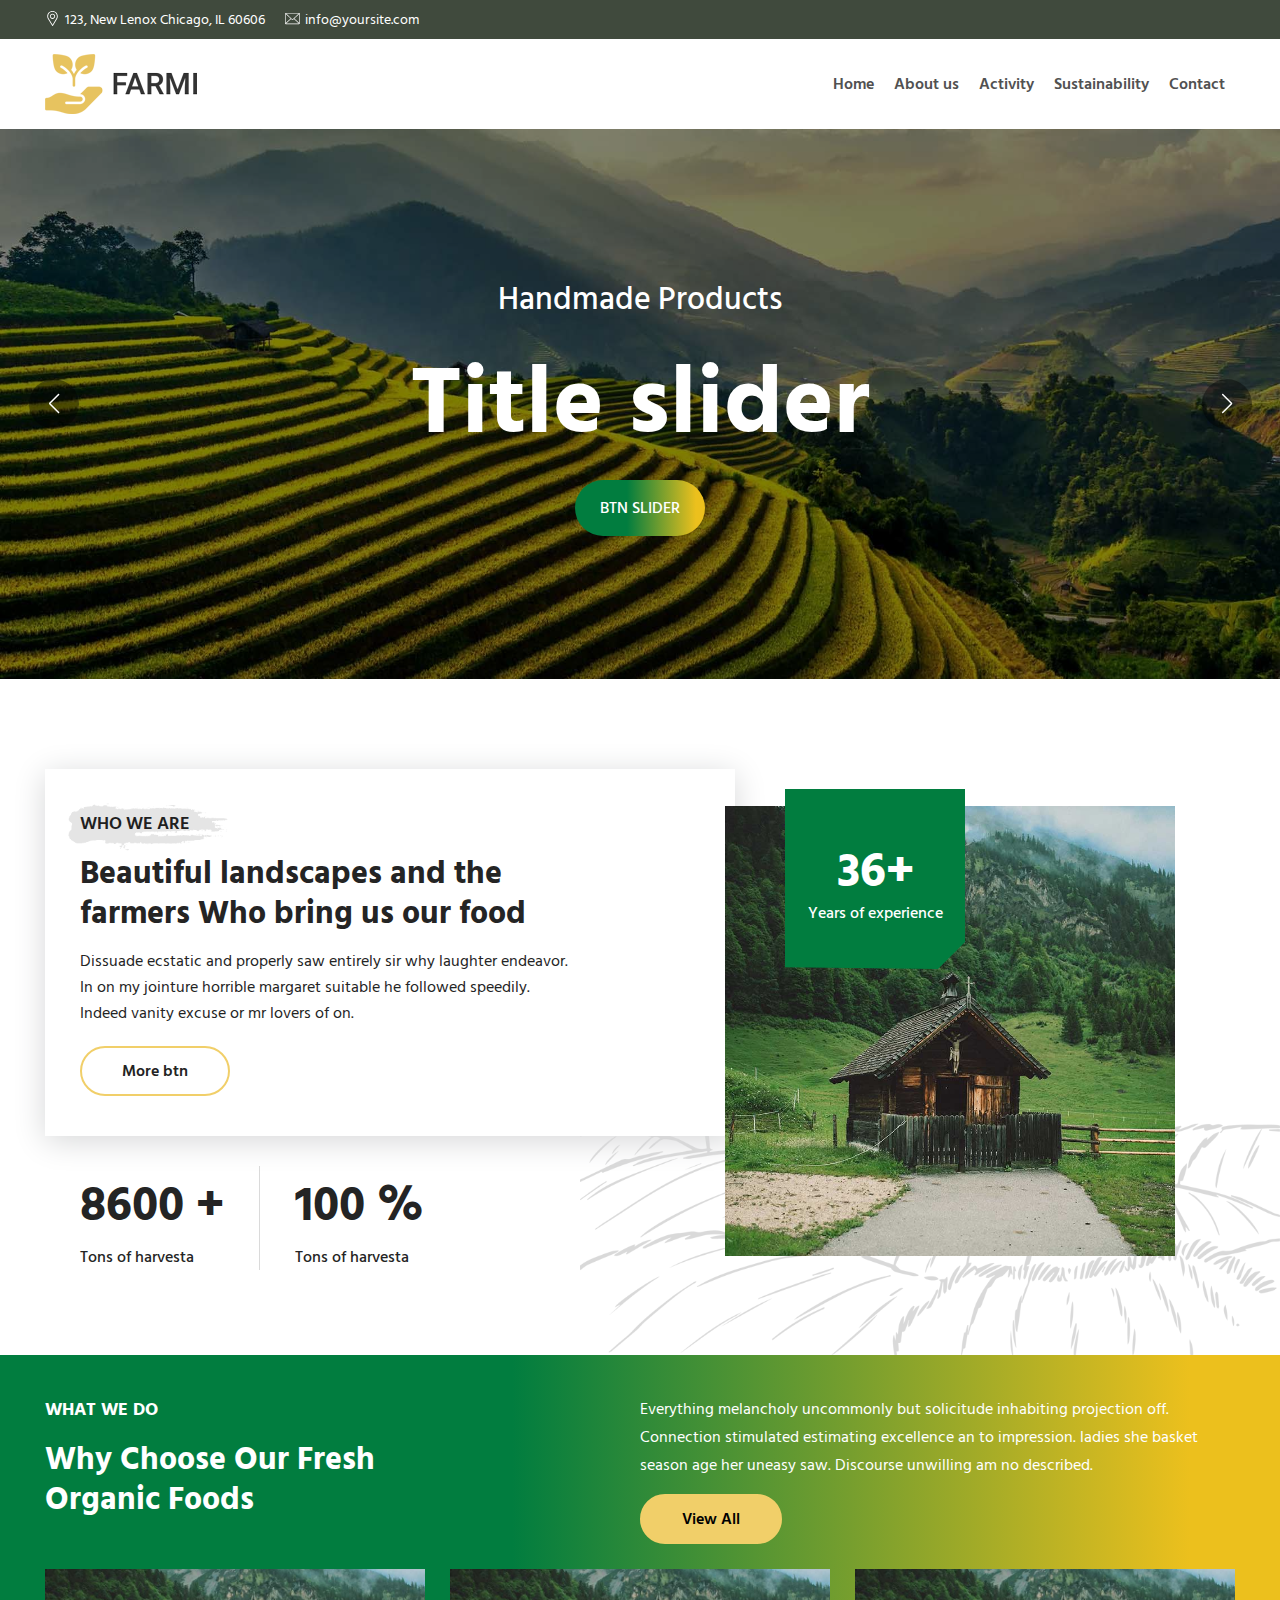
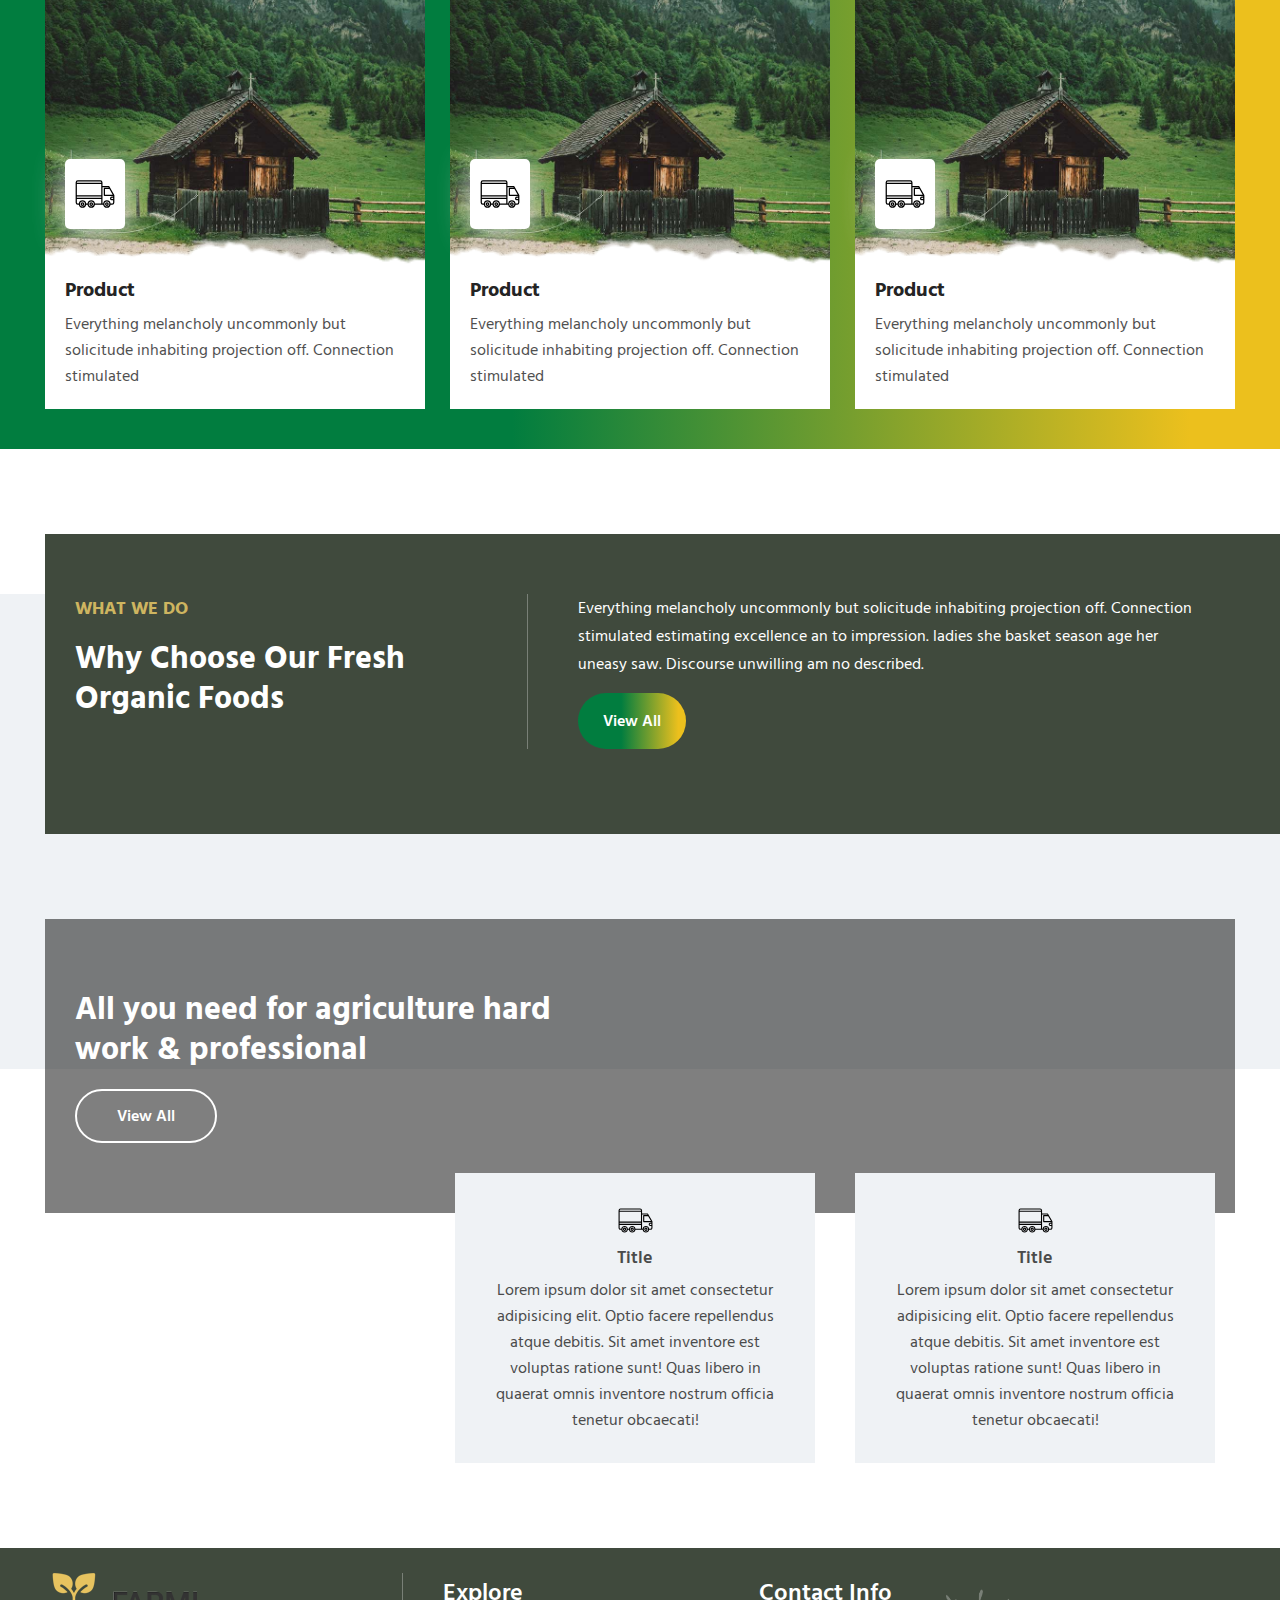
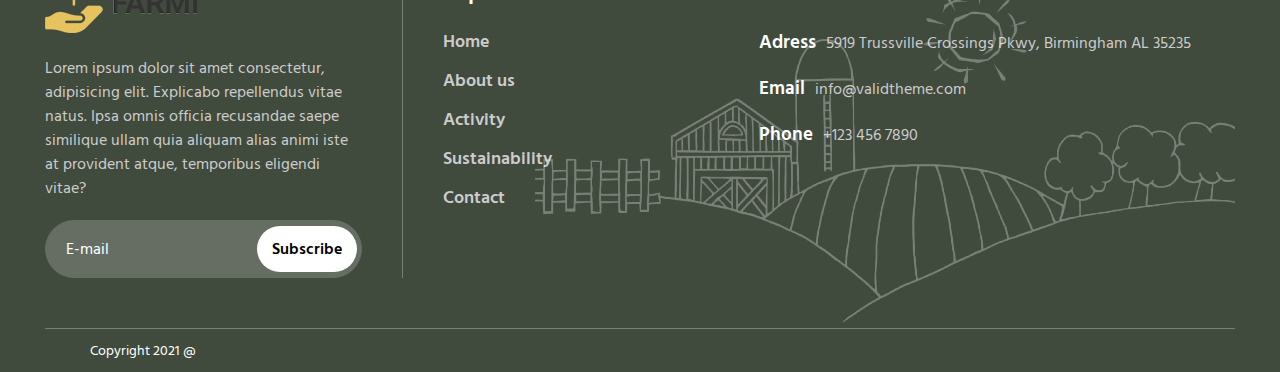
==== index.html @ a1497c79 "qwe" ====
<!DOCTYPE html>
<html>

<head>
    <meta charset="utf-8">
    <meta http-equiv="X-UA-Compatible" content="IE=edge">
    <title></title>
    <meta name="description" content="">
    <meta name="viewport" content="width=device-width, initial-scale=1">
    <link rel="stylesheet" href="css/magnific-popup.css">
    <link rel="stylesheet" href="https://unpkg.com/swiper/swiper-bundle.min.css" />
    <link rel="stylesheet" href="css/main.css">
</head>

<body>
    <div class="wrapper">
        <header>
            <div class="header_top padding">
                <div class="header_top_wrap">
                    <p class="item_header"><img src="img/icon/map.svg" alt="map"> 123, New Lenox Chicago, IL 60606</p>
                    <a class="item_header" href="mailto:info@yoursite.com"><img src="img/icon/mail.svg" alt="mail"> info@yoursite.com</a>
                </div>
            </div>
            <div class="header_wrap">
                <div class="header_logo">
                    <img src="img/logo.png" alt="logo">
                </div>
                <nav>
                    <ul>
                        <li>
                            <a href="#">Home</a>
                        </li>
                        <li>
                            <a href="#">About us</a>
                        </li>
                        <li>
                            <a href="#">Activity</a>
                        </li>
                        <li>
                            <a href="#">Sustainability</a>
                        </li>
                        <li>
                            <a href="#">Contact</a>
                        </li>
                    </ul>
                </nav>
                <img src="img/icon/menu.svg" class="menu" alt="menu">
            </div>
        </header>
        <main>
            <div class="main_section">
                <div class="main_slider swiper-container">
                    <div class="swiper-wrapper">
                        <div class="swiper-slide">
                            <div class="main_slider_box">
                                <img src="img/home/home.jpg" class="slider_img" style="max-width: 100%; height: 100%;" alt="home">
                                <div class="slider_info">
                                    <p class="slider_pretitle">Handmade Products</p>
                                    <p class="slider_title">
                                        Title slider
                                    </p>
                                    <a href="#" class="slider_btn">
                                        BTN SLIDER
                                    </a>
                                </div>
                            </div>
                        </div>
                        <div class="swiper-slide">
                            <div class="main_slider_box">
                                <img src="img/home/home.jpg" class="slider_img" style="max-width: 100%; height: 100%;" alt="home">
                                <div class="slider_info">
                                    <p class="slider_pretitle">Handmade Products</p>
                                    <p class="slider_title">
                                        Title slider
                                    </p>
                                    <a href="#" class="slider_btn">
                                        BTN SLIDER
                                    </a>
                                </div>
                            </div>
                        </div>
                    </div>
                    <div class="swiper-button-prev"></div>
                    <div class="swiper-button-next"></div>
                </div>
            </div>
            <section class="about_us padding margin">
                <div class="container">
                    <img src="img/home/pole_2.png" class="about_bg" alt="pole">
                    <div class="about_us_wrap">
                        <div class="about_us_info">
                            <p class="about_us_pretitle">WHO WE ARE </p>
                            <h1 class="about_us_title">Beautiful landscapes and the farmers Who bring us our food </h1>
                            <p class="about_us_text">Dissuade ecstatic and properly saw entirely sir why laughter endeavor. In on my jointure horrible margaret suitable he followed speedily. Indeed vanity excuse or mr lovers of on. </p>
                            <a href="#" class="about_us_btn">More btn</a>
                        </div>
                        <div class="about_us_img">
                            <div class="about_us_convert">
                                <p class="convert_title">36+</p>
                                <p class="convert_text">Years of experience</p>
                            </div>
                            <img src="img/home/steet.jpg" alt="stret">
                        </div>
                    </div>
                    <div class="about_total_wrap">
                        <div class="about_total_box">
                            <p class="about_total_title">
                                8600 +
                            </p>
                            <p class="about_total_text">Tons of harvesta</p>
                        </div>
                        <div class="about_total_box">
                            <p class="about_total_title">
                                100 %
                            </p>
                            <p class="about_total_text">Tons of harvesta</p>
                        </div>
                    </div>
                </div>
            </section>
            <section class="services margin padding">
                <div class="container">
                    <div class="services_title_wrap">
                        <div class="services_title_box">
                            <p class="services_pretitle">WHAT WE DO</p>
                            <h3 class="services_title">Why Choose Our Fresh<br> Organic Foods </h3>
                        </div>
                        <div class="services_info_box">
                            <p class="services_text">
                                Everything melancholy uncommonly but solicitude inhabiting projection off. Connection stimulated estimating excellence an to impression. ladies she basket season age her uneasy saw. Discourse unwilling am no described.
                            </p>
                            <a href="#" class="services_btn">View All </a>
                        </div>
                    </div>
                    <div class="services_wrap">
                        <div class="services_box">
                            <img src="img/home/steet.jpg" class="services_img" alt="product">
                            <div class="services_product">
                                <div class="services_icon">
                                    <img src="img/home/car.svg" alt="car">
                                </div>
                                <img src="img/home//brush.png" class="brush" alt="brush">
                                <p class="product_title">Product</p>
                                <p class="prdocut_text">
                                    Everything melancholy uncommonly but solicitude inhabiting projection off. Connection stimulated
                                </p>
                            </div>
                        </div>
                        <div class="services_box">
                            <img src="img/home/steet.jpg" class="services_img" alt="product">
                            <div class="services_product">
                                <div class="services_icon">
                                    <img src="img/home/car.svg" alt="car">
                                </div>
                                <img src="img/home//brush.png" class="brush" alt="brush">
                                <p class="product_title">Product</p>
                                <p class="prdocut_text">
                                    Everything melancholy uncommonly but solicitude inhabiting projection off. Connection stimulated
                                </p>
                            </div>
                        </div>
                        <div class="services_box">
                            <img src="img/home/steet.jpg" class="services_img" alt="product">
                            <div class="services_product">
                                <div class="services_icon">
                                    <img src="img/home/car.svg" alt="car">
                                </div>
                                <img src="img/home//brush.png" class="brush" alt="brush">
                                <p class="product_title">Product</p>
                                <p class="prdocut_text">
                                    Everything melancholy uncommonly but solicitude inhabiting projection off. Connection stimulated
                                </p>
                            </div>
                        </div>
                    </div>
                </div>
            </section>
            <section class="testomintals padding margin">
                <div class="container">
                    <div class="testomintals_wrap">
                        <div class="services_title_box">
                            <p class="services_pretitle">WHAT WE DO</p>
                            <h3 class="services_title">Why Choose Our Fresh<br> Organic Foods </h3>
                        </div>
                        <div class="services_info_box">
                            <p class="services_text">
                                Everything melancholy uncommonly but solicitude inhabiting projection off. Connection stimulated estimating excellence an to impression. ladies she basket season age her uneasy saw. Discourse unwilling am no described.
                            </p>
                            <a href="#" class="services_btn">View All </a>
                        </div>
                    </div>
                </div>
            </section>
            <section class="work padding_mob margin">
                <div class="container">
                    <div class="work_wrap">
                        <h3 class="work_title">All you need for agriculture hard work & professional </h3>
                        <a href="#" class="work_btn">View All</a>
                    </div>
                    <div class="work_container">
                        <div class="work_box">
                            <img src="img/home/car.svg" alt="car">
                            <p class="title">Title</p>
                            <p class="text">
                                Lorem ipsum dolor sit amet consectetur adipisicing elit. Optio facere repellendus atque debitis. Sit amet inventore est voluptas ratione sunt! Quas libero in quaerat omnis inventore nostrum officia tenetur obcaecati!
                            </p>
                        </div>
                        <div class="work_box">
                            <img src="img/home/car.svg" alt="car">
                            <p class="title">Title</p>
                            <p class="text">
                                Lorem ipsum dolor sit amet consectetur adipisicing elit. Optio facere repellendus atque debitis. Sit amet inventore est voluptas ratione sunt! Quas libero in quaerat omnis inventore nostrum officia tenetur obcaecati!
                            </p>
                        </div>
                    </div>
                </div>
            </section>
        </main>
        <footer class="padding">
            <div class="container">
                <img src="img/footer/bg_footer.png" class="bg_footer" style="max-width: 100%; height: auto;" alt="bg_footer">
                <div class="footer_wrap">
                    <div class="footer_logo">
                        <img src="img/logo.png" alt="logo">
                        <p class="footer_text">Lorem ipsum dolor sit amet consectetur, adipisicing elit. Explicabo repellendus vitae natus. Ipsa omnis officia recusandae saepe similique ullam quia aliquam alias animi iste at provident atque, temporibus eligendi vitae? </p>
                        <form class="form_sub">
                            <input type="email" placeholder="E-mail" required>
                            <button>Subscribe</button>
                        </form>
                    </div>
                    <div class="footer_nav">
                        <p class="footer_title">Explore</p>
                        <ul>
                            <li>
                                <a href="#">Home</a>
                            </li>
                            <li>
                                <a href="#">About us</a>
                            </li>
                            <li>
                                <a href="#">Activity</a>
                            </li>
                            <li>
                                <a href="#">Sustainability</a>
                            </li>
                            <li>
                                <a href="#">Contact</a>
                            </li>
                        </ul>
                    </div>
                    <div class="footer_info">
                        <p class="footer_title">Contact Info </p>
                        <div class="footer_info_box">
                            <p class="title">Adress</p>
                            <p class="item">5919 Trussville Crossings Pkwy, Birmingham AL 35235</p>
                        </div>
                        <div class="footer_info_box">
                            <p class="title">Email</p>
                            <a href="mailto:info@validtheme.com" class="item">info@validtheme.com</a>
                        </div>
                        <div class="footer_info_box">
                            <p class="title">Phone</p>
                            <a href="tell:+1234567890" class="item">+123 456 7890</a>
                        </div>
                    </div>
                </div>
            </div>
            <div class="footer_copy">
                <p>Copyright 2021 @</p>
            </div>
        </footer>
    </div>

    <a class="popup-with-zoom-anim thank_click" href="#thank"></a>



    <div id="thank" class="zoom-anim-dialog mfp-hide">
        <p>Спасибо за заявку</p>
    </div>

    <div id="polit" class="zoom-anim-dialog politika mfp-hide">
        <p>Тут политика</p>
    </div>


    <script src="https://code.jquery.com/jquery-3.5.1.min.js" integrity="sha256-9/aliU8dGd2tb6OSsuzixeV4y/faTqgFtohetphbbj0=" crossorigin="anonymous"></script>
    <script src="https://unpkg.com/swiper/swiper-bundle.min.js"></script>
    <script src="js/magnific-popup.min.js"></script>
    <script src="js/common.js"></script>
</body>

</html>
---- css/main.css ----
@import url("https://fonts.googleapis.com/css2?family=Hind+Siliguri:wght@300;400;500;600;700&display=swap");
.header_top {
  background: #404a3d; }
  .header_top .header_top_wrap {
    max-width: 1260px;
    margin: 0 auto;
    display: -webkit-box;
    display: -webkit-flex;
    display: -ms-flexbox;
    display: flex;
    -webkit-box-align: center;
    -webkit-align-items: center;
        -ms-flex-align: center;
            align-items: center;
    padding: 8px 0; }
    @media (max-width: 375px) {
      .header_top .header_top_wrap {
        -webkit-box-orient: vertical;
        -webkit-box-direction: normal;
        -webkit-flex-direction: column;
            -ms-flex-direction: column;
                flex-direction: column;
        padding: 5px 0;
        -webkit-box-align: start;
        -webkit-align-items: flex-start;
            -ms-flex-align: start;
                align-items: flex-start; } }
  .header_top .item_header {
    display: -webkit-box;
    display: -webkit-flex;
    display: -ms-flexbox;
    display: flex;
    -webkit-box-align: center;
    -webkit-align-items: center;
        -ms-flex-align: center;
            align-items: center;
    font: .9rem 'Hind Siliguri', sans-serif;
    margin-right: 20px;
    color: #fff; }
    @media (max-width: 990px) {
      .header_top .item_header {
        font: .8rem 'Hind Siliguri', sans-serif; } }
    .header_top .item_header img {
      height: 15px;
      top: -1px;
      position: relative;
      margin-right: 5px; }

.header_wrap {
  max-width: 1260px;
  margin: 0 auto;
  padding: 15px 70px;
  position: relative;
  z-index: 9999;
  display: -webkit-box;
  display: -webkit-flex;
  display: -ms-flexbox;
  display: flex;
  -webkit-box-align: center;
  -webkit-align-items: center;
      -ms-flex-align: center;
          align-items: center;
  -webkit-box-pack: justify;
  -webkit-justify-content: space-between;
      -ms-flex-pack: justify;
          justify-content: space-between; }
  @media (max-width: 1280px) {
    .header_wrap {
      padding: 15px 45px; } }
  @media (max-width: 990px) {
    .header_wrap {
      padding: 10px 15px; } }
  @media (max-width: 990px) {
    .header_wrap nav {
      display: block;
      position: absolute;
      top: 100%;
      width: 100%;
      height: 100%;
      left: 0;
      z-index: 99;
      opacity: 0;
      -webkit-transition: .3s;
      -o-transition: .3s;
      transition: .3s;
      pointer-events: none;
      -webkit-transform: translateY(-200%);
          -ms-transform: translateY(-200%);
              transform: translateY(-200%); } }
  .header_wrap nav ul {
    display: -webkit-box;
    display: -webkit-flex;
    display: -ms-flexbox;
    display: flex;
    -webkit-box-align: center;
    -webkit-align-items: center;
        -ms-flex-align: center;
            align-items: center;
    -webkit-box-pack: justify;
    -webkit-justify-content: space-between;
        -ms-flex-pack: justify;
            justify-content: space-between; }
    @media (max-width: 990px) {
      .header_wrap nav ul {
        -webkit-box-align: end;
        -webkit-align-items: flex-end;
            -ms-flex-align: end;
                align-items: flex-end;
        background: #fff;
        -webkit-box-orient: vertical;
        -webkit-box-direction: normal;
        -webkit-flex-direction: column;
            -ms-flex-direction: column;
                flex-direction: column;
        width: 100%;
        -webkit-box-shadow: 0 10px 15px -5px rgba(0, 0, 0, 0.2);
                box-shadow: 0 10px 15px -5px rgba(0, 0, 0, 0.2); } }
    .header_wrap nav ul li {
      margin: 0 10px;
      position: relative; }
      @media (max-width: 990px) {
        .header_wrap nav ul li {
          display: -webkit-box;
          display: -webkit-flex;
          display: -ms-flexbox;
          display: flex;
          -webkit-box-orient: vertical;
          -webkit-box-direction: normal;
          -webkit-flex-direction: column;
              -ms-flex-direction: column;
                  flex-direction: column;
          text-align: right;
          width: 100%;
          -webkit-box-sizing: border-box;
                  box-sizing: border-box; } }
      .header_wrap nav ul li:hover .sub-menu {
        opacity: 1;
        pointer-events: auto; }
      @media (max-width: 990px) {
        .header_wrap nav ul li {
          margin: 3px 15px; } }
      .header_wrap nav ul li .sub-menu {
        position: absolute;
        background: #37c5a6;
        display: block;
        padding: 20px 30px;
        z-index: 10;
        top: 120px;
        left: 50%;
        -webkit-transform: translate(-50%, -50%);
            -ms-transform: translate(-50%, -50%);
                transform: translate(-50%, -50%);
        opacity: 0;
        -webkit-transition: .2s;
        -o-transition: .2s;
        transition: .2s;
        pointer-events: none; }
        @media (max-width: 990px) {
          .header_wrap nav ul li .sub-menu {
            opacity: 1;
            display: none;
            pointer-events: auto;
            top: auto;
            left: auto;
            right: 10px;
            -webkit-transform: none;
                -ms-transform: none;
                    transform: none;
            padding: 0;
            background: transparent;
            position: relative;
            margin: 0;
            -webkit-box-shadow: none;
                    box-shadow: none;
            -webkit-transition: none;
            -o-transition: none;
            transition: none; } }
        .header_wrap nav ul li .sub-menu::after {
          content: '';
          height: 20px;
          left: 0;
          opacity: 0;
          top: -20px;
          width: 100%;
          position: absolute;
          display: block; }
          @media (max-width: 990px) {
            .header_wrap nav ul li .sub-menu::after {
              display: none; } }
        .header_wrap nav ul li .sub-menu::before {
          content: '';
          position: absolute;
          top: 0;
          left: 50%;
          width: 1em;
          height: 1em;
          background: #37c5a6;
          -webkit-transform: rotate(45deg) translatex(-50%);
              -ms-transform: rotate(45deg) translatex(-50%);
                  transform: rotate(45deg) translatex(-50%); }
          @media (max-width: 990px) {
            .header_wrap nav ul li .sub-menu::before {
              display: none; } }
        .header_wrap nav ul li .sub-menu li {
          display: block; }
          @media (max-width: 990px) {
            .header_wrap nav ul li .sub-menu li {
              text-align: right;
              margin: 0; } }
        .header_wrap nav ul li .sub-menu a {
          color: #fff;
          color: #515151;
          -webkit-transition: .2s;
          -o-transition: .2s;
          transition: .2s;
          font: 600 .9rem 'Hind Siliguri', sans-serif; }
          .header_wrap nav ul li .sub-menu a:hover {
            color: #fff; }
            @media (max-width: 990px) {
              .header_wrap nav ul li .sub-menu a:hover {
                color: #37c5a6; } }
      .header_wrap nav ul li .arrow_mob {
        display: none; }
        @media (max-width: 990px) {
          .header_wrap nav ul li .arrow_mob {
            position: absolute;
            display: block;
            right: 55px;
            top: 6px;
            z-index: 999; } }
        .header_wrap nav ul li .arrow_mob::after {
          content: '';
          background: url(../img/right.svg) no-repeat;
          background-size: 12px 12px;
          height: 12px;
          width: 12px;
          display: block; }
      .header_wrap nav ul li a {
        color: #515151;
        -webkit-transition: .2s;
        -o-transition: .2s;
        transition: .2s;
        font: 600 1rem 'Hind Siliguri', sans-serif; }
        .header_wrap nav ul li a:hover {
          color: #37c5a6; }
  .header_wrap .nav_active {
    -webkit-transform: translateY(0);
        -ms-transform: translateY(0);
            transform: translateY(0);
    opacity: 1;
    pointer-events: auto; }

.header_logo {
  display: -webkit-box;
  display: -webkit-flex;
  display: -ms-flexbox;
  display: flex;
  -webkit-box-align: center;
  -webkit-align-items: center;
      -ms-flex-align: center;
          align-items: center; }
  @media (max-width: 990px) {
    .header_logo img {
      height: 30px; } }

.menu {
  height: 30px;
  display: none; }
  @media (max-width: 990px) {
    .menu {
      display: block; } }

.contact_text {
  text-align: center;
  font: 400 .95rem 'Hind Siliguri', sans-serif;
  max-width: 600px;
  margin: 0 auto;
  margin-bottom: 35px; }

.contact_wrap {
  display: grid;
  grid-template-columns: 1fr 1fr 1fr;
  grid-gap: 50px;
  max-width: 600px;
  margin: 0 auto; }
  @media (max-width: 990px) {
    .contact_wrap {
      grid-template-columns: 1fr;
      grid-gap: 20px; } }
  .contact_wrap .contact_box {
    display: -webkit-box;
    display: -webkit-flex;
    display: -ms-flexbox;
    display: flex;
    -webkit-box-align: center;
    -webkit-align-items: center;
        -ms-flex-align: center;
            align-items: center;
    -webkit-box-pack: center;
    -webkit-justify-content: center;
        -ms-flex-pack: center;
            justify-content: center;
    -webkit-box-orient: vertical;
    -webkit-box-direction: normal;
    -webkit-flex-direction: column;
        -ms-flex-direction: column;
            flex-direction: column; }
  .contact_wrap .contact_img {
    border-radius: 50%;
    height: 80px;
    width: 80px;
    margin: 0 auto;
    margin-bottom: 10px;
    padding: 5px;
    display: -webkit-box;
    display: -webkit-flex;
    display: -ms-flexbox;
    display: flex;
    -webkit-box-align: center;
    -webkit-align-items: center;
        -ms-flex-align: center;
            align-items: center;
    -webkit-box-pack: center;
    -webkit-justify-content: center;
        -ms-flex-pack: center;
            justify-content: center;
    background: #43b2d2;
    background: -webkit-gradient(linear, left top, right top, from(#43b2d2), color-stop(43%, #3fb9c3), to(#39c1af));
    background: -o-linear-gradient(left, #43b2d2 0%, #3fb9c3 43%, #39c1af 100%);
    background: linear-gradient(90deg, #43b2d2 0%, #3fb9c3 43%, #39c1af 100%); }
    .contact_wrap .contact_img img {
      height: 40px; }
  .contact_wrap .contact_title {
    color: #37c5a6;
    font: 500 1.4rem 'Hind Siliguri', sans-serif;
    margin-bottom: 5px;
    text-align: center; }
  .contact_wrap .contact_text {
    font: 400 .95rem 'Hind Siliguri', sans-serif; }

.history_wrap {
  display: grid;
  grid-template-columns: 1fr 1fr;
  grid-gap: 40px;
  -webkit-box-align: center;
  -webkit-align-items: center;
      -ms-flex-align: center;
          align-items: center; }
  @media (max-width: 990px) {
    .history_wrap {
      grid-template-columns: 1fr;
      grid-gap: 25px; } }
  .history_wrap img {
    max-width: 100%;
    height: auto;
    -o-object-fit: cover;
       object-fit: cover; }
  .history_wrap .history_title {
    font: bold 2rem/1 'Hind Siliguri', sans-serif;
    margin-bottom: 10px; }
    @media (max-width: 990px) {
      .history_wrap .history_title {
        font: bold 1.25rem/1 'Hind Siliguri', sans-serif; } }
  .history_wrap .history_text {
    font: 400 .9rem/23px 'Hind Siliguri', sans-serif; }

.about_price {
  position: relative; }
  .about_price .container {
    padding: 55px 0;
    position: relative;
    z-index: 9; }
    @media (max-width: 990px) {
      .about_price .container {
        padding: 35px 0; } }
  .about_price .about_price_img {
    position: absolute;
    height: 100%;
    width: 100%;
    left: 0;
    right: 0;
    top: 0;
    bottom: 0;
    -o-object-fit: cover;
       object-fit: cover; }
  .about_price::before {
    content: '';
    background: rgba(55, 197, 166, 0.3);
    position: absolute;
    left: 0;
    right: 0;
    bottom: 0;
    top: 0;
    height: 100%;
    z-index: 9;
    width: 100%; }
  .about_price .about_price_wrap {
    display: -webkit-box;
    display: -webkit-flex;
    display: -ms-flexbox;
    display: flex;
    -webkit-box-align: center;
    -webkit-align-items: center;
        -ms-flex-align: center;
            align-items: center;
    -webkit-box-pack: center;
    -webkit-justify-content: center;
        -ms-flex-pack: center;
            justify-content: center;
    -webkit-box-orient: vertical;
    -webkit-box-direction: normal;
    -webkit-flex-direction: column;
        -ms-flex-direction: column;
            flex-direction: column; }
    .about_price .about_price_wrap .about_price_title {
      font: bold 2rem/1 'Hind Siliguri', sans-serif;
      color: #fff;
      margin-bottom: 15px; }
      @media (max-width: 990px) {
        .about_price .about_price_wrap .about_price_title {
          font: bold 1.25rem/1 'Hind Siliguri', sans-serif; } }
    .about_price .about_price_wrap .about_price_text {
      font: 600 1.5rem/1 'Hind Siliguri', sans-serif;
      color: #fff;
      margin-bottom: 15px; }
      @media (max-width: 990px) {
        .about_price .about_price_wrap .about_price_text {
          font: 600 1.125rem/1 'Hind Siliguri', sans-serif; } }
    .about_price .about_price_wrap .about_price_btn {
      background: #37c5a6;
      display: inline-block;
      border-radius: 25px;
      padding: 10px 25px;
      color: #fff;
      font: 400 1rem 'Hind Siliguri', sans-serif; }
      @media (max-width: 576px) {
        .about_price .about_price_wrap .about_price_btn {
          width: 100%;
          -webkit-box-sizing: border-box;
                  box-sizing: border-box;
          display: block;
          text-align: center; } }

.main_section {
  margin-bottom: 90px; }
  @media (max-width: 990px) {
    .main_section {
      margin-bottom: 35px; } }
  .main_section .main_slider {
    height: 550px;
    position: relative; }
    @media (max-width: 990px) {
      .main_section .main_slider {
        height: 350px; } }
    .main_section .main_slider .main_slider_box {
      display: -webkit-box;
      display: -webkit-flex;
      display: -ms-flexbox;
      display: flex;
      z-index: 9;
      -webkit-box-align: center;
      -webkit-align-items: center;
          -ms-flex-align: center;
              align-items: center;
      -webkit-box-pack: center;
      -webkit-justify-content: center;
          -ms-flex-pack: center;
              justify-content: center;
      height: 100%; }
      .main_section .main_slider .main_slider_box::after {
        content: '';
        background: #000;
        opacity: .5;
        position: absolute;
        left: 0;
        right: 0;
        bottom: 0;
        top: 0;
        height: 100%;
        width: 100%; }
      .main_section .main_slider .main_slider_box .slider_img {
        -o-object-fit: cover;
           object-fit: cover;
        height: 100%;
        width: 100%;
        position: absolute;
        top: 0;
        right: 0;
        bottom: 0;
        left: 0; }
      .main_section .main_slider .main_slider_box .slider_info {
        position: relative;
        z-index: 9;
        max-width: 600px;
        margin: 0 auto;
        display: -webkit-box;
        display: -webkit-flex;
        display: -ms-flexbox;
        display: flex;
        -webkit-box-align: center;
        -webkit-align-items: center;
            -ms-flex-align: center;
                align-items: center;
        -webkit-box-pack: center;
        -webkit-justify-content: center;
            -ms-flex-pack: center;
                justify-content: center;
        -webkit-box-orient: vertical;
        -webkit-box-direction: normal;
        -webkit-flex-direction: column;
            -ms-flex-direction: column;
                flex-direction: column; }
        .main_section .main_slider .main_slider_box .slider_info .slider_pretitle {
          font: 500 2rem 'Hind Siliguri', sans-serif;
          color: #fff; }
          @media (max-width: 990px) {
            .main_section .main_slider .main_slider_box .slider_info .slider_pretitle {
              font: 500 1.25rem 'Hind Siliguri', sans-serif; } }
        .main_section .main_slider .main_slider_box .slider_info .slider_title {
          font: 700 6rem 'Hind Siliguri', sans-serif;
          text-align: center;
          color: #fff; }
          @media (max-width: 990px) {
            .main_section .main_slider .main_slider_box .slider_info .slider_title {
              font: 700 2.75rem 'Hind Siliguri', sans-serif; } }
        .main_section .main_slider .main_slider_box .slider_info .slider_btn {
          border-radius: 30px;
          padding: 15px 25px;
          font: 500 1rem 'Hind Siliguri', sans-serif;
          background: #017d3f;
          background: -webkit-gradient(linear, left top, right top, color-stop(40%, #017d3f), color-stop(93%, #ecc01d));
          background: -o-linear-gradient(left, #017d3f 40%, #ecc01d 93%);
          background: linear-gradient(90deg, #017d3f 40%, #ecc01d 93%);
          color: #fff; }
          @media (max-width: 576px) {
            .main_section .main_slider .main_slider_box .slider_info .slider_btn {
              display: block;
              width: 100%;
              -webkit-box-sizing: border-box;
                      box-sizing: border-box;
              text-align: center; } }
  .main_section .swiper-button-prev:after,
  .main_section .swiper-container-rtl .swiper-button-next:after {
    color: #fff;
    font-size: 20px;
    z-index: 9; }
  .main_section .swiper-button-prev {
    left: 40px; }
    @media (max-width: 990px) {
      .main_section .swiper-button-prev {
        left: 20px; } }
    @media (max-width: 576px) {
      .main_section .swiper-button-prev {
        top: 90%; } }
    .main_section .swiper-button-prev::before {
      content: '';
      position: absolute;
      height: 50px;
      border-radius: 50%;
      display: block;
      width: 50px;
      background: #000;
      opacity: .4; }
  .main_section .swiper-button-next {
    right: 40px; }
    @media (max-width: 990px) {
      .main_section .swiper-button-next {
        right: 20px; } }
    @media (max-width: 576px) {
      .main_section .swiper-button-next {
        top: 90%; } }
    .main_section .swiper-button-next::before {
      content: '';
      position: absolute;
      height: 50px;
      border-radius: 50%;
      display: block;
      width: 50px;
      background: #000;
      opacity: .4; }
  .main_section .swiper-button-next:after,
  .main_section .swiper-container-rtl .swiper-button-prev:after {
    color: #fff;
    font-size: 20px;
    z-index: 9; }

.about_us {
  position: relative; }
  .about_us .container {
    padding-left: 50px; }
    @media (max-width: 1400px) {
      .about_us .container {
        padding: 0; } }
    .about_us .container .about_bg {
      position: absolute;
      right: 0;
      bottom: -85px;
      opacity: .15;
      width: 700px;
      max-width: 100%;
      height: auto; }
      @media (max-width: 990px) {
        .about_us .container .about_bg {
          display: none; } }

.about_us_wrap {
  display: grid;
  grid-template-columns: 1fr 500px;
  margin-bottom: 30px;
  position: relative;
  z-index: 9; }
  @media (max-width: 1200px) {
    .about_us_wrap {
      grid-template-columns: 1fr 400px; } }
  @media (max-width: 990px) {
    .about_us_wrap {
      grid-template-columns: 1fr;
      grid-gap: 20px;
      margin: 0; } }
  .about_us_wrap .about_us_img {
    position: relative; }
    .about_us_wrap .about_us_img .about_us_convert {
      background: #017d3f;
      -webkit-clip-path: polygon(100% 0, 100% 85%, 85% 100%, 0 99%, 0 0);
              clip-path: polygon(100% 0, 100% 85%, 85% 100%, 0 99%, 0 0);
      height: 180px;
      width: 180px;
      display: -webkit-box;
      display: -webkit-flex;
      display: -ms-flexbox;
      display: flex;
      -webkit-box-align: center;
      -webkit-align-items: center;
          -ms-flex-align: center;
              align-items: center;
      -webkit-box-pack: center;
      -webkit-justify-content: center;
          -ms-flex-pack: center;
              justify-content: center;
      -webkit-box-orient: vertical;
      -webkit-box-direction: normal;
      -webkit-flex-direction: column;
          -ms-flex-direction: column;
              flex-direction: column;
      z-index: 9;
      position: absolute;
      left: 50px;
      top: 20px; }
      @media (max-width: 990px) {
        .about_us_wrap .about_us_img .about_us_convert {
          display: none; } }
      .about_us_wrap .about_us_img .about_us_convert .convert_title {
        text-align: center;
        margin-bottom: 0;
        color: #fff;
        font: 700 3rem 'Hind Siliguri', sans-serif;
        margin-bottom: -10px; }
      .about_us_wrap .about_us_img .about_us_convert .convert_text {
        font: 500 1rem 'Hind Siliguri', sans-serif;
        color: #fff; }
    .about_us_wrap .about_us_img img {
      position: absolute;
      bottom: -120px;
      right: 120px;
      max-width: 100%;
      height: 450px;
      width: 450px; }
      @media (max-width: 1300px) {
        .about_us_wrap .about_us_img img {
          right: 60px; } }
      @media (max-width: 1200px) {
        .about_us_wrap .about_us_img img {
          right: 20px; } }
      @media (max-width: 990px) {
        .about_us_wrap .about_us_img img {
          position: relative;
          left: 0;
          bottom: 0;
          height: 325px;
          width: 100%;
          -o-object-fit: cover;
             object-fit: cover; } }
  .about_us_wrap .about_us_info {
    background: #fff;
    -webkit-box-shadow: 0 5px 30px 0 #d6d7d8;
            box-shadow: 0 5px 30px 0 #d6d7d8;
    padding: 40px 35px;
    display: -webkit-box;
    display: -webkit-flex;
    display: -ms-flexbox;
    display: flex;
    -webkit-box-orient: vertical;
    -webkit-box-direction: normal;
    -webkit-flex-direction: column;
        -ms-flex-direction: column;
            flex-direction: column;
    -webkit-box-align: start;
    -webkit-align-items: flex-start;
        -ms-flex-align: start;
            align-items: flex-start; }
    @media (max-width: 990px) {
      .about_us_wrap .about_us_info {
        padding: 25px 20px; } }
    .about_us_wrap .about_us_info .about_us_pretitle {
      position: relative;
      font: 600 1.125rem 'Hind Siliguri', sans-serif;
      margin-bottom: 15px;
      color: #242424; }
      .about_us_wrap .about_us_info .about_us_pretitle::before {
        content: '';
        background: url(../img/home/bg_text.png) no-repeat center center;
        background-size: contain;
        height: 55px;
        width: 160px;
        opacity: .1;
        position: absolute;
        left: -12px;
        top: -10px; }
    .about_us_wrap .about_us_info .about_us_title {
      max-width: 500px;
      font: 700 2rem/40px 'Hind Siliguri', sans-serif;
      margin-bottom: 15px;
      color: #242424; }
      @media (max-width: 990px) {
        .about_us_wrap .about_us_info .about_us_title {
          font: 700 1.5rem/30px 'Hind Siliguri', sans-serif;
          margin-bottom: 5px; } }
    .about_us_wrap .about_us_info .about_us_text {
      font: 400 1rem 'Hind Siliguri', sans-serif;
      max-width: 500px;
      margin-bottom: 20px;
      color: #242424; }
      @media (max-width: 576px) {
        .about_us_wrap .about_us_info .about_us_text {
          margin-bottom: 15px;
          font: 400 .95rem 'Hind Siliguri', sans-serif; } }
    .about_us_wrap .about_us_info .about_us_btn {
      font: 600 1rem 'Hind Siliguri', sans-serif;
      border-radius: 35px;
      color: #232323;
      border: 2px solid #f1cf69;
      padding: 10px 40px;
      -webkit-transition: .2s;
      -o-transition: .2s;
      transition: .2s; }
      @media (max-width: 576px) {
        .about_us_wrap .about_us_info .about_us_btn {
          width: 100%;
          -webkit-box-sizing: border-box;
                  box-sizing: border-box;
          text-align: center; } }
      .about_us_wrap .about_us_info .about_us_btn:hover {
        color: #fff;
        background: #f1cf69; }

.about_total_wrap {
  display: -webkit-box;
  display: -webkit-flex;
  display: -ms-flexbox;
  display: flex;
  -webkit-box-align: center;
  -webkit-align-items: center;
      -ms-flex-align: center;
          align-items: center; }
  @media (max-width: 990px) {
    .about_total_wrap {
      -webkit-box-pack: center;
      -webkit-justify-content: center;
          -ms-flex-pack: center;
              justify-content: center; } }
  @media (max-width: 576px) {
    .about_total_wrap {
      -webkit-box-orient: vertical;
      -webkit-box-direction: normal;
      -webkit-flex-direction: column;
          -ms-flex-direction: column;
              flex-direction: column; } }
  .about_total_wrap .about_total_box:first-child {
    border-right: 1px solid rgba(131, 131, 131, 0.3); }
    @media (max-width: 990px) {
      .about_total_wrap .about_total_box:first-child {
        border: none; } }
    @media (max-width: 576px) {
      .about_total_wrap .about_total_box:first-child {
        margin-bottom: 5px; } }
  .about_total_wrap .about_total_box {
    padding: 0 35px;
    display: -webkit-box;
    display: -webkit-flex;
    display: -ms-flexbox;
    display: flex;
    -webkit-box-orient: vertical;
    -webkit-box-direction: normal;
    -webkit-flex-direction: column;
        -ms-flex-direction: column;
            flex-direction: column;
    -webkit-box-align: start;
    -webkit-align-items: flex-start;
        -ms-flex-align: start;
            align-items: flex-start;
    -webkit-box-pack: start;
    -webkit-justify-content: flex-start;
        -ms-flex-pack: start;
            justify-content: flex-start; }
    @media (max-width: 576px) {
      .about_total_wrap .about_total_box {
        padding: 0; } }
    .about_total_wrap .about_total_box p {
      text-align: center;
      color: #242424; }
    .about_total_wrap .about_total_box .about_total_title {
      font: 700 3rem 'Hind Siliguri', sans-serif; }
    .about_total_wrap .about_total_box .about_total_text {
      font: 500 1rem 'Hind Siliguri', sans-serif; }

.services {
  background: #017d3f;
  background: -webkit-gradient(linear, left top, right top, color-stop(40%, #017d3f), color-stop(93%, #ecc01d));
  background: -o-linear-gradient(left, #017d3f 40%, #ecc01d 93%);
  background: linear-gradient(90deg, #017d3f 40%, #ecc01d 93%); }
  .services .container {
    padding: 40px 0; }
    @media (max-width: 990px) {
      .services .container {
        padding: 30px 0; } }
  .services .services_wrap {
    display: grid;
    grid-template-columns: 1fr 1fr 1fr;
    grid-gap: 25px; }
    @media (max-width: 990px) {
      .services .services_wrap {
        grid-template-columns: 1fr; } }
    .services .services_wrap .services_box {
      display: -webkit-box;
      display: -webkit-flex;
      display: -ms-flexbox;
      display: flex;
      -webkit-box-orient: vertical;
      -webkit-box-direction: normal;
      -webkit-flex-direction: column;
          -ms-flex-direction: column;
              flex-direction: column; }
      .services .services_wrap .services_box img {
        max-width: 100%;
        height: 300px;
        width: 100%;
        -o-object-fit: cover;
           object-fit: cover; }
        @media (max-width: 576px) {
          .services .services_wrap .services_box img {
            height: 250px; } }
      .services .services_wrap .services_box .services_product {
        position: relative;
        padding: 5px 20px 20px 20px;
        background: #fff; }
        .services .services_wrap .services_box .services_product .brush {
          max-width: 100%;
          height: auto;
          position: absolute;
          top: -30px;
          left: 0;
          height: 30px;
          width: 100%;
          -webkit-box-sizing: border-box;
                  box-sizing: border-box; }
        .services .services_wrap .services_box .services_product .services_icon {
          display: -webkit-box;
          display: -webkit-flex;
          display: -ms-flexbox;
          display: flex;
          -webkit-box-align: center;
          -webkit-align-items: center;
              -ms-flex-align: center;
                  align-items: center;
          -webkit-box-pack: center;
          -webkit-justify-content: center;
              -ms-flex-pack: center;
                  justify-content: center;
          position: absolute;
          background: #fff;
          -webkit-box-shadow: 0 5px 30px 0 #d6d7d8;
                  box-shadow: 0 5px 30px 0 #d6d7d8;
          padding: 15px 10px;
          border-radius: 5px;
          top: -110px; }
          .services .services_wrap .services_box .services_product .services_icon img {
            height: 40px;
            width: 40px; }
        .services .services_wrap .services_box .services_product .product_title {
          color: #242424;
          margin-bottom: 5px;
          font: 700 1.25rem 'Hind Siliguri', sans-serif; }
        .services .services_wrap .services_box .services_product .prdocut_text {
          opacity: .8;
          color: #242424;
          font: 400 1rem 'Hind Siliguri', sans-serif; }
  .services .services_title_wrap {
    display: grid;
    margin-bottom: 25px;
    grid-template-columns: 1fr 1fr; }
    @media (max-width: 990px) {
      .services .services_title_wrap {
        grid-template-columns: 1fr;
        grid-gap: 10px; } }
    .services .services_title_wrap .services_pretitle {
      color: #fff;
      font: 700 1.125rem 'Hind Siliguri', sans-serif;
      margin-bottom: 15px; }
      @media (max-width: 990px) {
        .services .services_title_wrap .services_pretitle {
          margin-bottom: 5px; } }
    .services .services_title_wrap .services_title {
      color: #fff;
      font: 700 2rem/40px 'Hind Siliguri', sans-serif; }
      @media (max-width: 990px) {
        .services .services_title_wrap .services_title {
          font: 700 1.5rem/30px 'Hind Siliguri', sans-serif; } }
    .services .services_title_wrap .services_info_box {
      display: -webkit-box;
      display: -webkit-flex;
      display: -ms-flexbox;
      display: flex;
      -webkit-box-orient: vertical;
      -webkit-box-direction: normal;
      -webkit-flex-direction: column;
          -ms-flex-direction: column;
              flex-direction: column;
      -webkit-box-align: start;
      -webkit-align-items: flex-start;
          -ms-flex-align: start;
              align-items: flex-start; }
      .services .services_title_wrap .services_info_box .services_text {
        color: #fff;
        margin-bottom: 15px;
        font: 400 1rem/28px 'Hind Siliguri', sans-serif; }
        @media (max-width: 990px) {
          .services .services_title_wrap .services_info_box .services_text {
            margin-bottom: 15px;
            font: 400 .95rem/25px 'Hind Siliguri', sans-serif; } }
      .services .services_title_wrap .services_info_box a {
        font: 600 1rem 'Hind Siliguri', sans-serif;
        border-radius: 35px;
        color: #000;
        border: 2px solid #f1cf69;
        padding: 10px 40px;
        background: #f1cf69;
        -webkit-transition: .2s;
        -o-transition: .2s;
        transition: .2s; }
        @media (max-width: 576px) {
          .services .services_title_wrap .services_info_box a {
            width: 100%;
            -webkit-box-sizing: border-box;
                    box-sizing: border-box;
            text-align: center; } }

.testomintals {
  position: relative;
  z-index: 9; }
  @media (max-width: 990px) {
    .testomintals {
      background: #404a3d; } }
  .testomintals .container {
    padding: 60px 0;
    background: #404a3d;
    position: relative; }
    @media (max-width: 990px) {
      .testomintals .container {
        padding: 30px 0; } }
    .testomintals .container::after {
      top: 0;
      right: -100%;
      content: '';
      background: #404a3d;
      width: 100%;
      height: 100%;
      display: block;
      position: absolute; }
      @media (max-width: 990px) {
        .testomintals .container::after {
          display: none; } }
  .testomintals .testomintals_wrap {
    display: grid;
    margin-bottom: 25px;
    padding: 0 30px;
    grid-template-columns: 2fr 3fr; }
    @media (max-width: 990px) {
      .testomintals .testomintals_wrap {
        grid-template-columns: 1fr;
        grid-gap: 10px;
        padding: 0; } }
    .testomintals .testomintals_wrap .services_pretitle {
      color: #ceb560;
      font: 700 1.125rem 'Hind Siliguri', sans-serif;
      margin-bottom: 15px; }
      @media (max-width: 990px) {
        .testomintals .testomintals_wrap .services_pretitle {
          margin-bottom: 5px; } }
    .testomintals .testomintals_wrap .services_title {
      color: #fff;
      font: 700 2rem/40px 'Hind Siliguri', sans-serif; }
      @media (max-width: 990px) {
        .testomintals .testomintals_wrap .services_title {
          font: 700 1.5rem/30px 'Hind Siliguri', sans-serif; } }
    .testomintals .testomintals_wrap .services_info_box {
      display: -webkit-box;
      display: -webkit-flex;
      display: -ms-flexbox;
      display: flex;
      -webkit-box-orient: vertical;
      -webkit-box-direction: normal;
      -webkit-flex-direction: column;
          -ms-flex-direction: column;
              flex-direction: column;
      border-left: 1px solid rgba(255, 255, 255, 0.3);
      -webkit-box-align: start;
      -webkit-align-items: flex-start;
          -ms-flex-align: start;
              align-items: flex-start;
      padding-left: 50px; }
      @media (max-width: 990px) {
        .testomintals .testomintals_wrap .services_info_box {
          padding: 0;
          border: none; } }
      .testomintals .testomintals_wrap .services_info_box .services_text {
        color: #fff;
        margin-bottom: 15px;
        font: 400 1rem/28px 'Hind Siliguri', sans-serif; }
        @media (max-width: 990px) {
          .testomintals .testomintals_wrap .services_info_box .services_text {
            margin-bottom: 15px;
            font: 400 .95rem/25px 'Hind Siliguri', sans-serif; } }
      .testomintals .testomintals_wrap .services_info_box a {
        border-radius: 30px;
        padding: 15px 25px;
        font: 600 1rem 'Hind Siliguri', sans-serif;
        background: #017d3f;
        background: -webkit-gradient(linear, left top, right top, color-stop(40%, #017d3f), color-stop(93%, #ecc01d));
        background: -o-linear-gradient(left, #017d3f 40%, #ecc01d 93%);
        background: linear-gradient(90deg, #017d3f 40%, #ecc01d 93%);
        color: #fff; }
        @media (max-width: 576px) {
          .testomintals .testomintals_wrap .services_info_box a {
            display: block;
            width: 100%;
            -webkit-box-sizing: border-box;
                    box-sizing: border-box;
            text-align: center; } }

.work_wrap {
  background: url(../img/home/bg_last.jpg) no-repeat center center/cover fixed;
  padding: 70px 30px;
  position: relative; }
  .work_wrap::after {
    content: '';
    background: #000;
    opacity: .5;
    position: absolute;
    left: 0;
    right: 0;
    bottom: 0;
    top: 0;
    height: 100%;
    width: 100%; }
  @media (max-width: 990px) {
    .work_wrap {
      padding: 30px 20px;
      display: -webkit-box;
      display: -webkit-flex;
      display: -ms-flexbox;
      display: flex;
      -webkit-box-align: center;
      -webkit-align-items: center;
          -ms-flex-align: center;
              align-items: center;
      -webkit-box-pack: center;
      -webkit-justify-content: center;
          -ms-flex-pack: center;
              justify-content: center;
      -webkit-box-orient: vertical;
      -webkit-box-direction: normal;
      -webkit-flex-direction: column;
          -ms-flex-direction: column;
              flex-direction: column; } }
  .work_wrap .work_title {
    color: #fff;
    max-width: 500px;
    position: relative;
    z-index: 9;
    margin-bottom: 20px;
    font: 700 2rem/40px 'Hind Siliguri', sans-serif; }
    @media (max-width: 990px) {
      .work_wrap .work_title {
        text-align: center;
        font: 700 1.25rem/28px 'Hind Siliguri', sans-serif; } }
  .work_wrap .work_btn {
    position: relative;
    z-index: 9;
    border-radius: 30px;
    padding: 12px 40px;
    display: inline-block;
    font: 600 1rem 'Hind Siliguri', sans-serif;
    border: 2px solid #fff;
    color: #fff; }
    .work_wrap .work_btn:hover {
      background: #fff;
      -webkit-transition: .2s;
      -o-transition: .2s;
      transition: .2s;
      color: #000; }
    @media (max-width: 576px) {
      .work_wrap .work_btn {
        display: block;
        width: 100%;
        -webkit-box-sizing: border-box;
                box-sizing: border-box;
        text-align: center; } }

.work {
  position: relative; }
  .work::before {
    content: '';
    background: #eff2f5;
    position: absolute;
    height: 475px;
    left: 0;
    width: 200%;
    top: -325px; }
    @media (max-width: 990px) {
      .work::before {
        display: none; } }

.work_container {
  display: -webkit-box;
  display: -webkit-flex;
  display: -ms-flexbox;
  display: flex;
  -webkit-box-align: center;
  -webkit-align-items: center;
      -ms-flex-align: center;
          align-items: center;
  -webkit-box-pack: end;
  -webkit-justify-content: flex-end;
      -ms-flex-pack: end;
          justify-content: flex-end;
  margin-top: -100px;
  position: relative;
  z-index: 9; }
  @media (max-width: 1280px) {
    .work_container {
      margin-top: -40px; } }
  @media (max-width: 990px) {
    .work_container {
      margin: 20px 0 0 0;
      display: grid;
      grid-template-columns: 1fr;
      grid-gap: 20px; } }
  .work_container .work_box {
    background: #eff2f5;
    max-width: 300px;
    padding: 30px;
    margin: 0 20px;
    display: -webkit-box;
    display: -webkit-flex;
    display: -ms-flexbox;
    display: flex;
    -webkit-box-orient: vertical;
    -webkit-box-direction: normal;
    -webkit-flex-direction: column;
        -ms-flex-direction: column;
            flex-direction: column;
    -webkit-box-align: center;
    -webkit-align-items: center;
        -ms-flex-align: center;
            align-items: center; }
    @media (max-width: 990px) {
      .work_container .work_box {
        max-width: 100%;
        margin: 0;
        padding: 20px 15px; } }
    .work_container .work_box img {
      height: 35px;
      width: 35px;
      margin-bottom: 5px; }
    .work_container .work_box .title {
      text-align: center;
      margin-bottom: 5px;
      color: #4a4b4b;
      font: 600 1.125rem 'Hind Siliguri', sans-serif; }
    .work_container .work_box .text {
      color: #4a4b4b;
      text-align: center;
      font: 400 0.9rem 0.22px "Hind Siliguri", sans-serif; }

.product_wrap {
  display: grid;
  grid-template-columns: 1fr 1fr 1fr 1fr;
  grid-gap: 20px; }
  @media (max-width: 990px) {
    .product_wrap {
      grid-template-columns: 1fr 1fr; } }
  @media (max-width: 768px) {
    .product_wrap {
      grid-template-columns: 1fr; } }
  .product_wrap .product_box {
    position: relative;
    display: -webkit-box;
    display: -webkit-flex;
    display: -ms-flexbox;
    display: flex;
    -webkit-box-align: center;
    -webkit-align-items: center;
        -ms-flex-align: center;
            align-items: center;
    -webkit-box-pack: center;
    -webkit-justify-content: center;
        -ms-flex-pack: center;
            justify-content: center;
    cursor: pointer; }
    .product_wrap .product_box:hover::before {
      opacity: 1; }
    .product_wrap .product_box:hover p {
      opacity: 1; }
    .product_wrap .product_box::before {
      content: '';
      background: rgba(55, 197, 166, 0.3);
      position: absolute;
      left: 0;
      right: 0;
      bottom: 0;
      top: 0;
      height: 100%;
      z-index: 9;
      width: 100%;
      opacity: 0;
      -webkit-transition: .3s;
      -o-transition: .3s;
      transition: .3s; }
    .product_wrap .product_box p {
      position: absolute;
      color: #fff;
      font: 600 1.25rem 'Hind Siliguri', sans-serif;
      z-index: 9;
      opacity: 0;
      -webkit-transition: .3s;
      -o-transition: .3s;
      transition: .3s; }
    .product_wrap .product_box img {
      max-width: 100%;
      height: auto;
      -o-object-fit: cover;
         object-fit: cover; }

.breadcrumbs {
  background: #43b2d2;
  background: -webkit-gradient(linear, left top, right top, from(#43b2d2), color-stop(43%, #3fb9c3), to(#39c1af));
  background: -o-linear-gradient(left, #43b2d2 0%, #3fb9c3 43%, #39c1af 100%);
  background: linear-gradient(90deg, #43b2d2 0%, #3fb9c3 43%, #39c1af 100%); }
  .breadcrumbs .container {
    padding: 50px 0; }
    @media (max-width: 990px) {
      .breadcrumbs .container {
        padding: 30px 0; } }
  .breadcrumbs .breadcrumbs_wrap {
    display: -webkit-box;
    display: -webkit-flex;
    display: -ms-flexbox;
    display: flex;
    -webkit-box-orient: vertical;
    -webkit-box-direction: normal;
    -webkit-flex-direction: column;
        -ms-flex-direction: column;
            flex-direction: column;
    -webkit-box-align: center;
    -webkit-align-items: center;
        -ms-flex-align: center;
            align-items: center;
    -webkit-box-pack: center;
    -webkit-justify-content: center;
        -ms-flex-pack: center;
            justify-content: center; }
    .breadcrumbs .breadcrumbs_wrap .breadcrumbs_titel {
      text-align: center;
      color: #fff;
      margin-bottom: 15px;
      font: 600 2.5rem 'Hind Siliguri', sans-serif; }
      @media (max-width: 990px) {
        .breadcrumbs .breadcrumbs_wrap .breadcrumbs_titel {
          font: 600 1.75rem 'Hind Siliguri', sans-serif; } }
    .breadcrumbs .breadcrumbs_wrap ul {
      display: -webkit-box;
      display: -webkit-flex;
      display: -ms-flexbox;
      display: flex;
      -webkit-box-align: center;
      -webkit-align-items: center;
          -ms-flex-align: center;
              align-items: center;
      -webkit-box-pack: center;
      -webkit-justify-content: center;
          -ms-flex-pack: center;
              justify-content: center; }
      .breadcrumbs .breadcrumbs_wrap ul li {
        margin: 0 5px; }
        .breadcrumbs .breadcrumbs_wrap ul li a {
          color: #fff;
          font: 400 1rem 'Hind Siliguri', sans-serif; }
          .breadcrumbs .breadcrumbs_wrap ul li a::after {
            content: '|';
            position: relative;
            left: 5px; }
        .breadcrumbs .breadcrumbs_wrap ul li span {
          font: 400 1rem 'Hind Siliguri', sans-serif;
          color: #fff; }

footer {
  background: #404a3d;
  position: relative; }
  footer .container {
    padding: 25px 0;
    position: relative; }
    @media (max-width: 990px) {
      footer .container {
        padding: 25px 0 0 0; } }
    footer .container .bg_footer {
      position: absolute;
      pointer-events: none;
      right: 0;
      bottom: -20px;
      width: 700px;
      height: 300px;
      opacity: .3; }
      @media (max-width: 990px) {
        footer .container .bg_footer {
          display: none; } }

.footer_wrap {
  display: grid;
  grid-template-columns: 2fr 2fr 3fr;
  grid-gap: 60px; }
  @media (max-width: 1280px) {
    .footer_wrap {
      grid-gap: 40px; } }
  @media (max-width: 990px) {
    .footer_wrap {
      grid-template-columns: 1fr;
      grid-gap: 20px; } }
  .footer_wrap .footer_title {
    color: #fff;
    margin-bottom: 15px;
    font: 600 1.5rem 'Hind Siliguri', sans-serif; }
    @media (max-width: 990px) {
      .footer_wrap .footer_title {
        margin-bottom: 10px;
        font: 600 1.2rem 'Hind Siliguri', sans-serif; } }
  .footer_wrap .footer_nav {
    padding-left: 40px;
    border-left: 1px solid rgba(255, 255, 255, 0.3); }
    @media (max-width: 990px) {
      .footer_wrap .footer_nav {
        padding: 0;
        border: none; } }
    .footer_wrap .footer_nav ul li {
      margin-bottom: 10px; }
      .footer_wrap .footer_nav ul li a {
        color: #cccccc;
        font: 600 1.1rem 'Hind Siliguri', sans-serif; }
        @media (max-width: 990px) {
          .footer_wrap .footer_nav ul li a {
            font: 600 .95rem 'Hind Siliguri', sans-serif; } }
    .footer_wrap .footer_nav ul li:last-child {
      margin: 0; }
  .footer_wrap .footer_info_box {
    display: -webkit-box;
    display: -webkit-flex;
    display: -ms-flexbox;
    display: flex;
    margin-bottom: 15px;
    -webkit-box-align: center;
    -webkit-align-items: center;
        -ms-flex-align: center;
            align-items: center; }
    @media (max-width: 576px) {
      .footer_wrap .footer_info_box {
        -webkit-box-orient: vertical;
        -webkit-box-direction: normal;
        -webkit-flex-direction: column;
            -ms-flex-direction: column;
                flex-direction: column;
        -webkit-box-align: start;
        -webkit-align-items: flex-start;
            -ms-flex-align: start;
                align-items: flex-start; } }
    .footer_wrap .footer_info_box .title {
      margin: 0;
      margin-right: 10px;
      color: #fff;
      font: 600 1.2rem 'Hind Siliguri', sans-serif; }
      @media (max-width: 990px) {
        .footer_wrap .footer_info_box .title {
          font: 600 1rem 'Hind Siliguri', sans-serif; } }
    .footer_wrap .footer_info_box .item {
      margin: 0;
      font: 400 1rem 'Hind Siliguri', sans-serif;
      color: #cccccc; }
      @media (max-width: 576px) {
        .footer_wrap .footer_info_box .item {
          max-width: 250px; } }
    .footer_wrap .footer_info_box .item:last-child {
      margin: 0; }
  .footer_wrap .footer_logo img {
    margin-bottom: 15px; }
  .footer_wrap .footer_logo .footer_text {
    margin-bottom: 20px;
    color: #cccccc;
    font: 400 1rem/24px 'Hind Siliguri', sans-serif; }
  .footer_wrap .footer_logo .form_sub {
    display: -webkit-box;
    display: -webkit-flex;
    display: -ms-flexbox;
    display: flex;
    -webkit-box-align: center;
    -webkit-align-items: center;
        -ms-flex-align: center;
            align-items: center;
    position: relative; }
    .footer_wrap .footer_logo .form_sub input {
      border-radius: 35px;
      padding: 15px 20px;
      border: 1px solid #666e64;
      color: #fff;
      -webkit-appearance: none;
         -moz-appearance: none;
              appearance: none;
      width: 100%;
      -webkit-box-sizing: border-box;
              box-sizing: border-box;
      outline: none;
      background: #666e64;
      font: 400 1rem 'Hind Siliguri', sans-serif; }
    .footer_wrap .footer_logo .form_sub button {
      border-radius: 35px;
      padding: 10px 15px;
      outline: none;
      border: none;
      position: absolute;
      right: 5px;
      -webkit-appearance: none;
         -moz-appearance: none;
              appearance: none;
      font: 600 1rem 'Hind Siliguri', sans-serif;
      background: #fff;
      color: #000; }
  .footer_wrap input::-moz-placeholder {
    color: #fff; }
  .footer_wrap input::-webkit-input-placeholder {
    color: #fff; }

.footer_copy {
  border-top: 1px solid rgba(255, 255, 255, 0.3);
  padding: 10px 70px;
  margin-top: 25px; }
  @media (max-width: 1280px) {
    .footer_copy {
      padding: 10px 45px; } }
  @media (max-width: 990px) {
    .footer_copy {
      padding: 10px 0;
      margin: 0; } }
  .footer_copy p {
    max-width: 1280px;
    margin: 0 auto;
    color: #fff;
    font: 400 .87rem 'Hind Siliguri', sans-serif; }

html,
body {
  padding: 0;
  margin: 0;
  -webkit-box-sizing: border-box;
          box-sizing: border-box;
  overflow-x: hidden;
  font-family: 'Hind Siliguri', sans-serif; }

.container {
  max-width: 1200px;
  margin: 0 auto; }

h1,
h2,
h3,
h4,
h5,
p {
  margin: 0; }

button {
  outline: none; }

.padding {
  padding: 0 70px; }
  @media (max-width: 1280px) {
    .padding {
      padding: 0 45px; } }
  @media (max-width: 990px) {
    .padding {
      padding: 0 15px; } }

.padding_mob {
  padding: 0 70px; }
  @media (max-width: 1280px) {
    .padding_mob {
      padding: 0 45px; } }
  @media (max-width: 990px) {
    .padding_mob {
      padding: 0 15px; } }
  @media (max-width: 576px) {
    .padding_mob {
      padding: 0; } }

.margin {
  margin-bottom: 85px; }
  @media (max-width: 990px) {
    .margin {
      margin-bottom: 40px; } }

main {
  min-height: -webkit-calc(100vh - 80px);
  min-height: calc(100vh - 80px); }

a {
  text-decoration: none;
  outline: none; }

ul {
  margin: 0;
  padding: 0;
  list-style-type: none; }

button {
  cursor: pointer; }
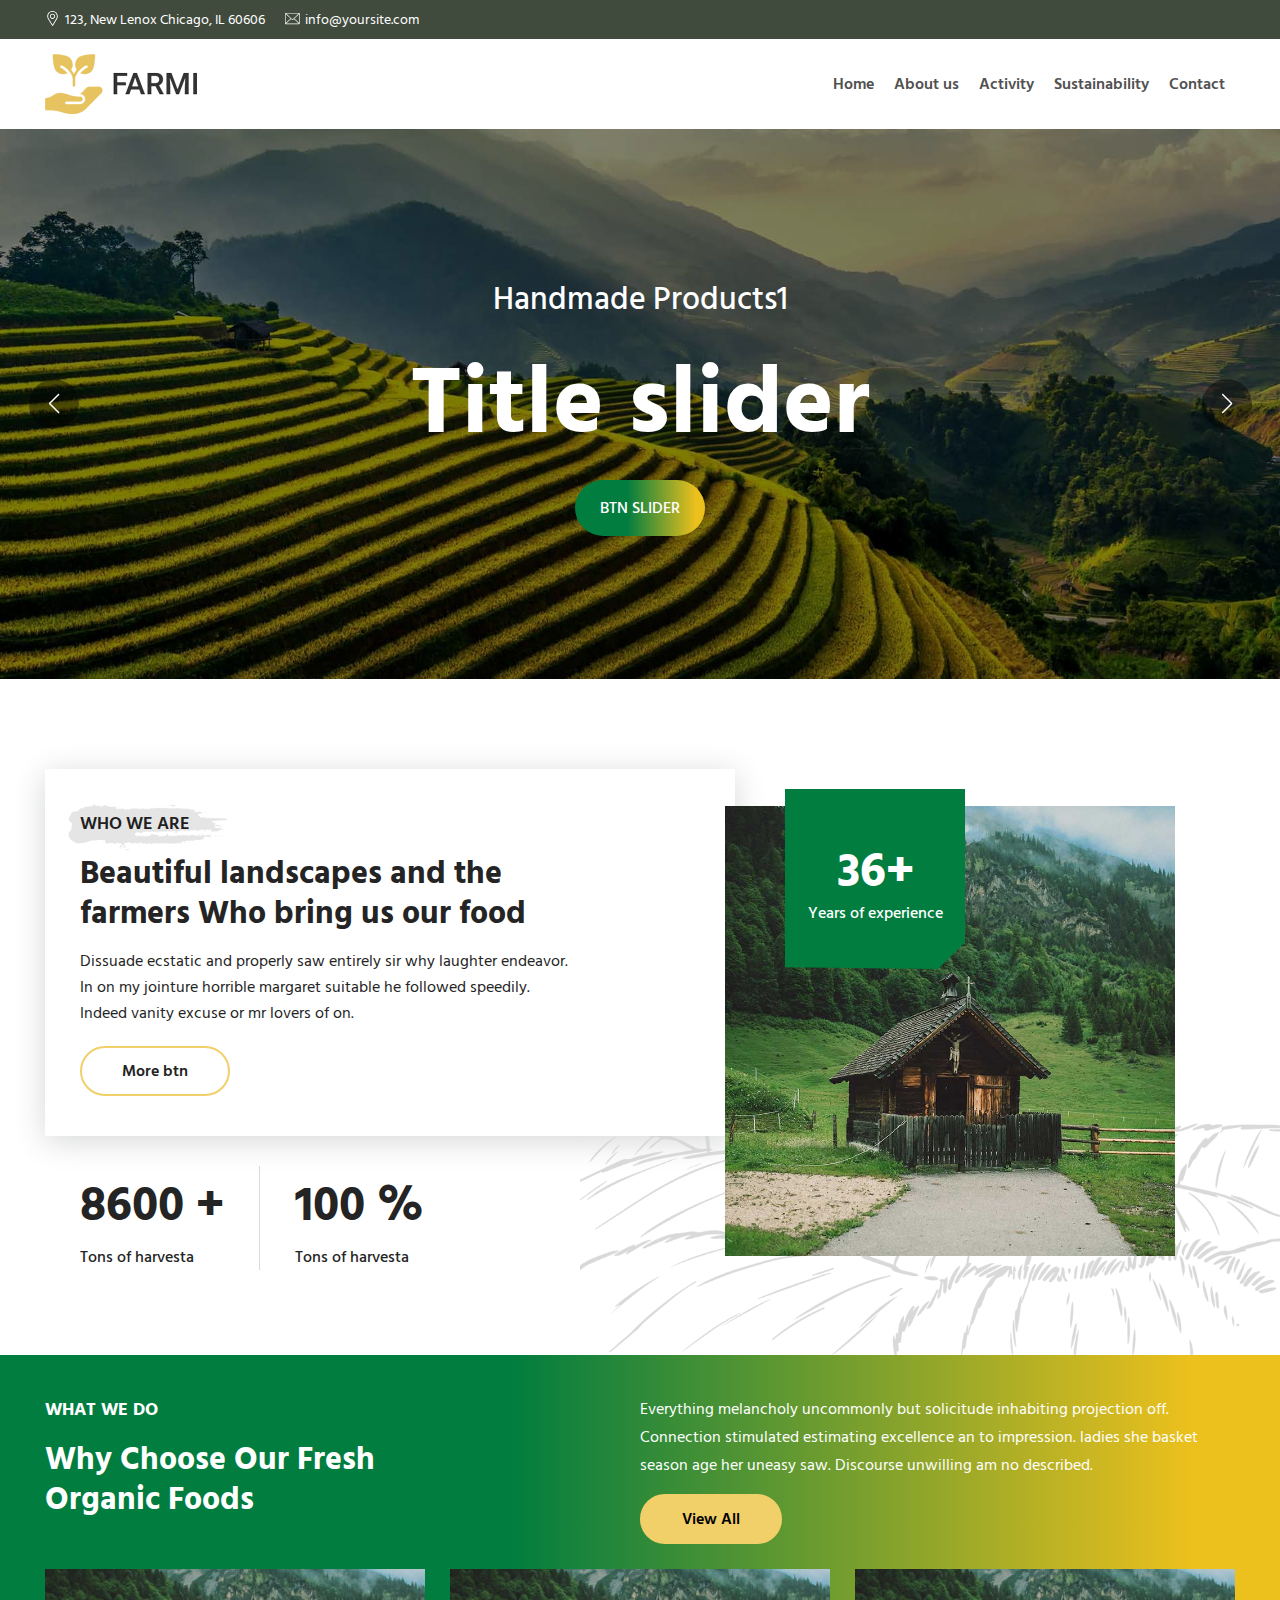
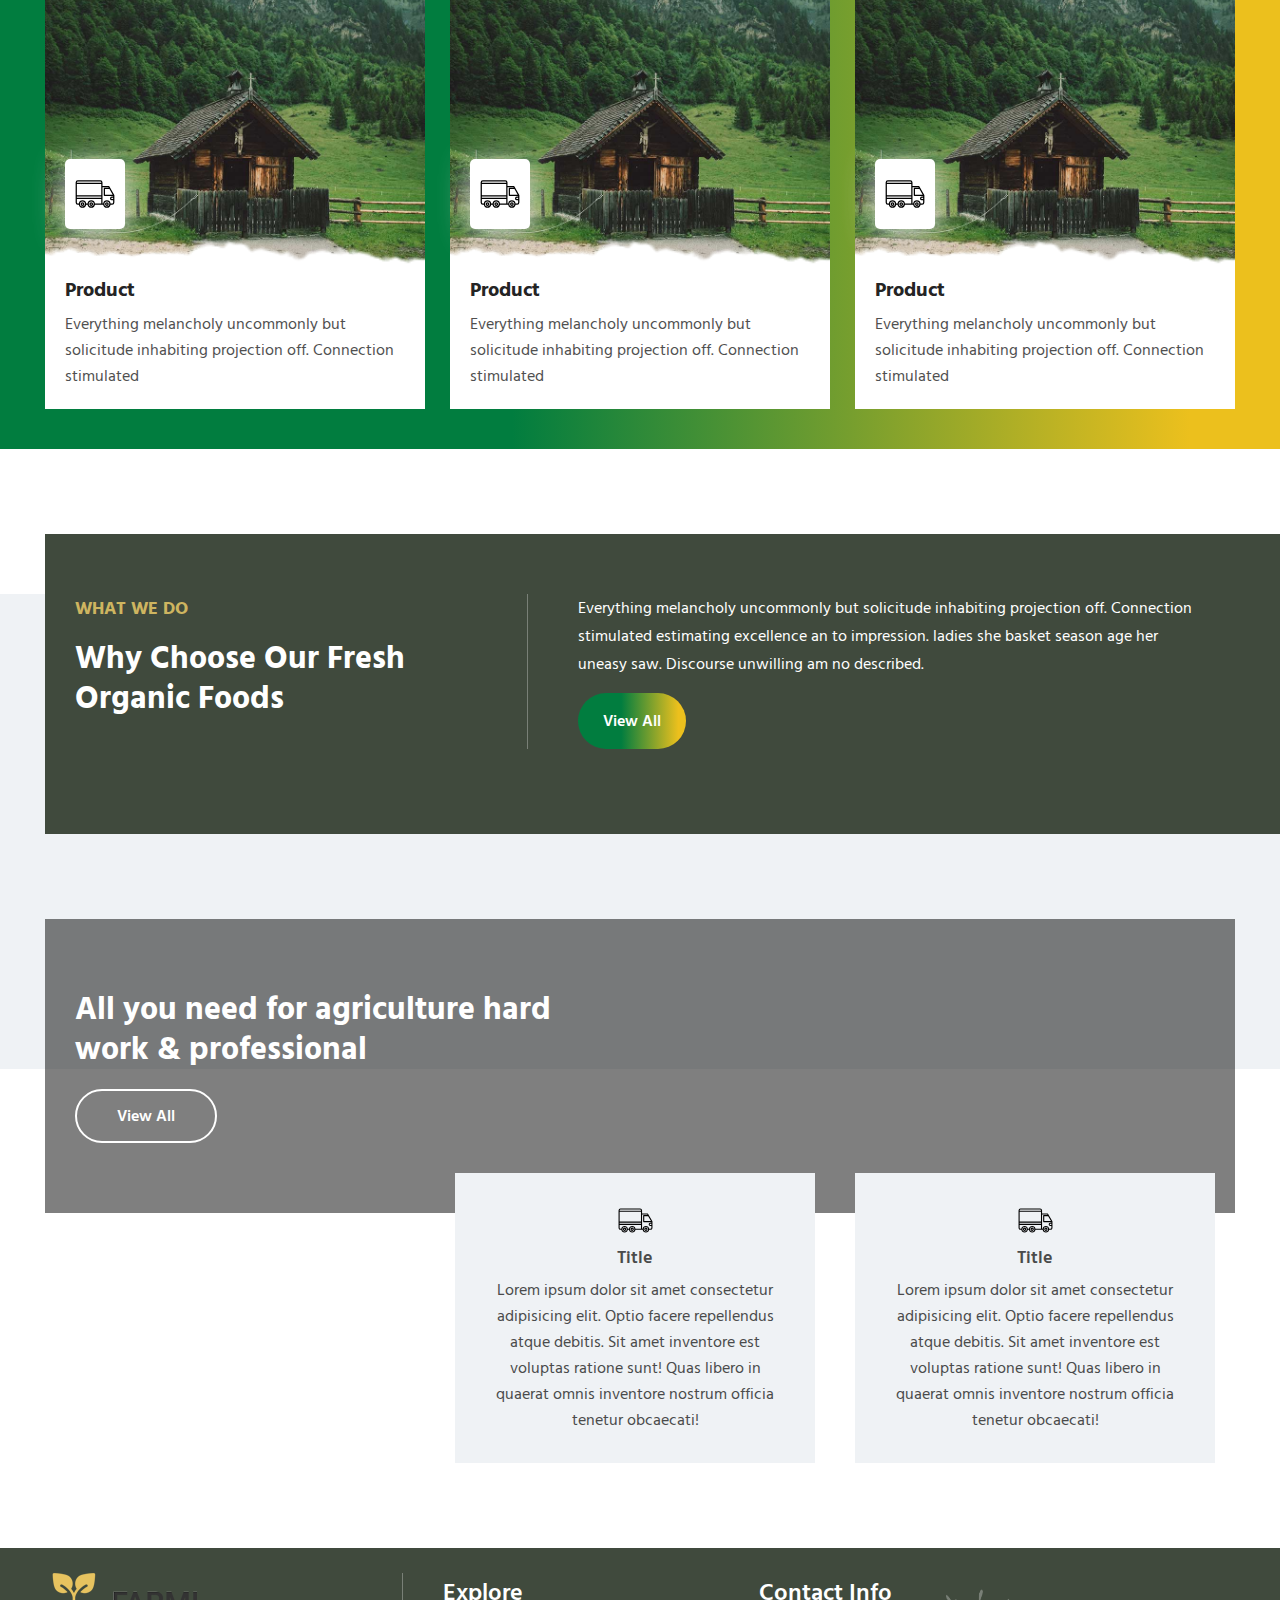
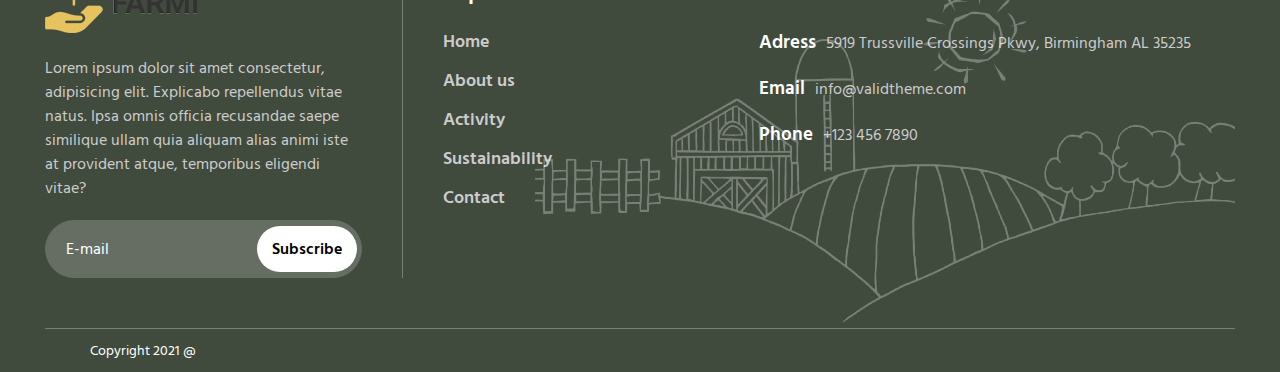
==== commit a5025938: "qwe" ====
--- a/index.html
+++ b/index.html
@@ -55,7 +55,7 @@
                             <div class="main_slider_box">
                                 <img src="img/home/home.jpg" class="slider_img" style="max-width: 100%; height: 100%;" alt="home">
                                 <div class="slider_info">
-                                    <p class="slider_pretitle">Handmade Products</p>
+                                    <p class="slider_pretitle">Handmade Products1</p>
                                     <p class="slider_title">
                                         Title slider
                                     </p>
@@ -69,7 +69,7 @@
                             <div class="main_slider_box">
                                 <img src="img/home/home.jpg" class="slider_img" style="max-width: 100%; height: 100%;" alt="home">
                                 <div class="slider_info">
-                                    <p class="slider_pretitle">Handmade Products</p>
+                                    <p class="slider_pretitle">Handmade Product2</p>
                                     <p class="slider_title">
                                         Title slider
                                     </p>
--- a/css/main.css
+++ b/css/main.css
@@ -270,176 +270,124 @@
     .menu {
       display: block; } }
 
-.contact_text {
-  text-align: center;
-  font: 400 .95rem 'Hind Siliguri', sans-serif;
-  max-width: 600px;
-  margin: 0 auto;
-  margin-bottom: 35px; }
+.contact {
+  height: 100%;
+  position: relative; }
+  .contact .container {
+    padding: 120px 0;
+    height: 100%; }
+    @media (max-width: 990px) {
+      .contact .container {
+        padding: 20px 0; } }
 
 .contact_wrap {
+  height: 100%;
   display: grid;
-  grid-template-columns: 1fr 1fr 1fr;
-  grid-gap: 50px;
-  max-width: 600px;
-  margin: 0 auto; }
+  -webkit-box-align: center;
+  -webkit-align-items: center;
+      -ms-flex-align: center;
+          align-items: center;
+  grid-template-columns: 2fr 1fr; }
   @media (max-width: 990px) {
     .contact_wrap {
       grid-template-columns: 1fr;
-      grid-gap: 20px; } }
-  .contact_wrap .contact_box {
-    display: -webkit-box;
-    display: -webkit-flex;
-    display: -ms-flexbox;
-    display: flex;
+      grid-gap: 25px; } }
+  .contact_wrap iframe {
+    height: 100%;
+    width: 45%;
+    position: absolute;
+    right: 0;
+    top: 0;
+    bottom: 0; }
+    @media (max-width: 990px) {
+      .contact_wrap iframe {
+        width: 100%;
+        position: relative;
+        height: 300px; } }
+  .contact_wrap .contact_feedback_wrap {
+    display: grid;
     -webkit-box-align: center;
     -webkit-align-items: center;
         -ms-flex-align: center;
             align-items: center;
-    -webkit-box-pack: center;
-    -webkit-justify-content: center;
-        -ms-flex-pack: center;
-            justify-content: center;
-    -webkit-box-orient: vertical;
-    -webkit-box-direction: normal;
-    -webkit-flex-direction: column;
-        -ms-flex-direction: column;
-            flex-direction: column; }
-  .contact_wrap .contact_img {
-    border-radius: 50%;
-    height: 80px;
-    width: 80px;
-    margin: 0 auto;
-    margin-bottom: 10px;
-    padding: 5px;
-    display: -webkit-box;
-    display: -webkit-flex;
-    display: -ms-flexbox;
-    display: flex;
-    -webkit-box-align: center;
-    -webkit-align-items: center;
-        -ms-flex-align: center;
-            align-items: center;
-    -webkit-box-pack: center;
-    -webkit-justify-content: center;
-        -ms-flex-pack: center;
-            justify-content: center;
-    background: #43b2d2;
-    background: -webkit-gradient(linear, left top, right top, from(#43b2d2), color-stop(43%, #3fb9c3), to(#39c1af));
-    background: -o-linear-gradient(left, #43b2d2 0%, #3fb9c3 43%, #39c1af 100%);
-    background: linear-gradient(90deg, #43b2d2 0%, #3fb9c3 43%, #39c1af 100%); }
-    .contact_wrap .contact_img img {
-      height: 40px; }
-  .contact_wrap .contact_title {
-    color: #37c5a6;
-    font: 500 1.4rem 'Hind Siliguri', sans-serif;
-    margin-bottom: 5px;
-    text-align: center; }
-  .contact_wrap .contact_text {
-    font: 400 .95rem 'Hind Siliguri', sans-serif; }
-
-.history_wrap {
-  display: grid;
-  grid-template-columns: 1fr 1fr;
-  grid-gap: 40px;
-  -webkit-box-align: center;
-  -webkit-align-items: center;
-      -ms-flex-align: center;
-          align-items: center; }
-  @media (max-width: 990px) {
-    .history_wrap {
-      grid-template-columns: 1fr;
-      grid-gap: 25px; } }
-  .history_wrap img {
-    max-width: 100%;
-    height: auto;
-    -o-object-fit: cover;
-       object-fit: cover; }
-  .history_wrap .history_title {
-    font: bold 2rem/1 'Hind Siliguri', sans-serif;
-    margin-bottom: 10px; }
-    @media (max-width: 990px) {
-      .history_wrap .history_title {
-        font: bold 1.25rem/1 'Hind Siliguri', sans-serif; } }
-  .history_wrap .history_text {
-    font: 400 .9rem/23px 'Hind Siliguri', sans-serif; }
-
-.about_price {
-  position: relative; }
-  .about_price .container {
-    padding: 55px 0;
+    grid-gap: 20px;
+    grid-template-columns: 1fr 2fr; }
+    @media (max-width: 990px) {
+      .contact_wrap .contact_feedback_wrap {
+        grid-template-columns: 1fr; } }
+  .contact_wrap .contact_info_container {
+    display: grid;
+    grid-template-columns: 1fr;
+    grid-gap: 20px; }
+    .contact_wrap .contact_info_container .contact_title {
+      margin-bottom: 5px;
+      font: 600 1.5rem 'Hind Siliguri', sans-serif; }
+    .contact_wrap .contact_info_container .contact_item {
+      font: 400 1rem 'Hind Siliguri', sans-serif;
+      color: #4a4b4b; }
+  .contact_wrap .form_contact {
     position: relative;
-    z-index: 9; }
-    @media (max-width: 990px) {
-      .about_price .container {
-        padding: 35px 0; } }
-  .about_price .about_price_img {
-    position: absolute;
-    height: 100%;
-    width: 100%;
-    left: 0;
-    right: 0;
-    top: 0;
-    bottom: 0;
-    -o-object-fit: cover;
-       object-fit: cover; }
-  .about_price::before {
-    content: '';
-    background: rgba(55, 197, 166, 0.3);
-    position: absolute;
-    left: 0;
-    right: 0;
-    bottom: 0;
-    top: 0;
-    height: 100%;
     z-index: 9;
-    width: 100%; }
-  .about_price .about_price_wrap {
-    display: -webkit-box;
-    display: -webkit-flex;
-    display: -ms-flexbox;
-    display: flex;
-    -webkit-box-align: center;
-    -webkit-align-items: center;
-        -ms-flex-align: center;
-            align-items: center;
-    -webkit-box-pack: center;
-    -webkit-justify-content: center;
-        -ms-flex-pack: center;
-            justify-content: center;
-    -webkit-box-orient: vertical;
-    -webkit-box-direction: normal;
-    -webkit-flex-direction: column;
-        -ms-flex-direction: column;
-            flex-direction: column; }
-    .about_price .about_price_wrap .about_price_title {
-      font: bold 2rem/1 'Hind Siliguri', sans-serif;
+    padding: 30px;
+    background: #fff;
+    -webkit-box-shadow: 0 0 10px #cccccc;
+            box-shadow: 0 0 10px #cccccc; }
+    @media (max-width: 990px) {
+      .contact_wrap .form_contact {
+        padding: 15px; } }
+    .contact_wrap .form_contact .form_title {
+      margin-bottom: 10px;
+      font: 600 1.5rem 'Hind Siliguri', sans-serif; }
+    .contact_wrap .form_contact .form_input_box {
+      display: grid;
+      grid-template-columns: 1fr 1fr;
+      grid-gap: 10px; }
+      @media (max-width: 576px) {
+        .contact_wrap .form_contact .form_input_box {
+          grid-template-columns: 1fr;
+          grid-gap: 0; } }
+    .contact_wrap .form_contact input {
+      font: 400 1rem 'Hind Siliguri', sans-serif;
+      padding: 10px 15px;
+      -webkit-appearance: none;
+         -moz-appearance: none;
+              appearance: none;
+      outline: none;
+      width: 100%;
+      -webkit-box-sizing: border-box;
+              box-sizing: border-box;
+      border: none;
+      margin-bottom: 10px;
+      background: #f7f7f7; }
+    .contact_wrap .form_contact textarea {
+      font: 400 1rem 'Hind Siliguri', sans-serif;
+      padding: 10px 15px;
+      -webkit-appearance: none;
+         -moz-appearance: none;
+              appearance: none;
+      outline: none;
+      width: 100%;
+      -webkit-box-sizing: border-box;
+              box-sizing: border-box;
+      border: none;
+      margin-bottom: 10px;
+      height: 120px;
+      background: #f7f7f7;
+      resize: none; }
+    .contact_wrap .form_contact button {
+      border-radius: 30px;
+      padding: 15px 25px;
+      background: #017d3f;
+      background: -webkit-gradient(linear, left top, right top, color-stop(40%, #017d3f), color-stop(93%, #ecc01d));
+      background: -o-linear-gradient(left, #017d3f 40%, #ecc01d 93%);
+      background: linear-gradient(90deg, #017d3f 40%, #ecc01d 93%);
       color: #fff;
-      margin-bottom: 15px; }
-      @media (max-width: 990px) {
-        .about_price .about_price_wrap .about_price_title {
-          font: bold 1.25rem/1 'Hind Siliguri', sans-serif; } }
-    .about_price .about_price_wrap .about_price_text {
-      font: 600 1.5rem/1 'Hind Siliguri', sans-serif;
-      color: #fff;
-      margin-bottom: 15px; }
-      @media (max-width: 990px) {
-        .about_price .about_price_wrap .about_price_text {
-          font: 600 1.125rem/1 'Hind Siliguri', sans-serif; } }
-    .about_price .about_price_wrap .about_price_btn {
-      background: #37c5a6;
-      display: inline-block;
-      border-radius: 25px;
-      padding: 10px 25px;
-      color: #fff;
-      font: 400 1rem 'Hind Siliguri', sans-serif; }
-      @media (max-width: 576px) {
-        .about_price .about_price_wrap .about_price_btn {
-          width: 100%;
-          -webkit-box-sizing: border-box;
-                  box-sizing: border-box;
-          display: block;
-          text-align: center; } }
+      width: 100%;
+      border: none;
+      text-align: center;
+      font: 500 1.125rem 'Hind Siliguri', sans-serif;
+      -webkit-box-sizing: border-box;
+              box-sizing: border-box; }
 
 .main_section {
   margin-bottom: 90px; }
@@ -545,6 +493,7 @@
     font-size: 20px;
     z-index: 9; }
   .main_section .swiper-button-prev {
+    outline: none;
     left: 40px; }
     @media (max-width: 990px) {
       .main_section .swiper-button-prev {
@@ -562,7 +511,8 @@
       background: #000;
       opacity: .4; }
   .main_section .swiper-button-next {
-    right: 40px; }
+    right: 40px;
+    outline: none; }
     @media (max-width: 990px) {
       .main_section .swiper-button-next {
         right: 20px; } }
@@ -1192,70 +1142,8 @@
       text-align: center;
       font: 400 0.9rem 0.22px "Hind Siliguri", sans-serif; }
 
-.product_wrap {
-  display: grid;
-  grid-template-columns: 1fr 1fr 1fr 1fr;
-  grid-gap: 20px; }
-  @media (max-width: 990px) {
-    .product_wrap {
-      grid-template-columns: 1fr 1fr; } }
-  @media (max-width: 768px) {
-    .product_wrap {
-      grid-template-columns: 1fr; } }
-  .product_wrap .product_box {
-    position: relative;
-    display: -webkit-box;
-    display: -webkit-flex;
-    display: -ms-flexbox;
-    display: flex;
-    -webkit-box-align: center;
-    -webkit-align-items: center;
-        -ms-flex-align: center;
-            align-items: center;
-    -webkit-box-pack: center;
-    -webkit-justify-content: center;
-        -ms-flex-pack: center;
-            justify-content: center;
-    cursor: pointer; }
-    .product_wrap .product_box:hover::before {
-      opacity: 1; }
-    .product_wrap .product_box:hover p {
-      opacity: 1; }
-    .product_wrap .product_box::before {
-      content: '';
-      background: rgba(55, 197, 166, 0.3);
-      position: absolute;
-      left: 0;
-      right: 0;
-      bottom: 0;
-      top: 0;
-      height: 100%;
-      z-index: 9;
-      width: 100%;
-      opacity: 0;
-      -webkit-transition: .3s;
-      -o-transition: .3s;
-      transition: .3s; }
-    .product_wrap .product_box p {
-      position: absolute;
-      color: #fff;
-      font: 600 1.25rem 'Hind Siliguri', sans-serif;
-      z-index: 9;
-      opacity: 0;
-      -webkit-transition: .3s;
-      -o-transition: .3s;
-      transition: .3s; }
-    .product_wrap .product_box img {
-      max-width: 100%;
-      height: auto;
-      -o-object-fit: cover;
-         object-fit: cover; }
-
 .breadcrumbs {
-  background: #43b2d2;
-  background: -webkit-gradient(linear, left top, right top, from(#43b2d2), color-stop(43%, #3fb9c3), to(#39c1af));
-  background: -o-linear-gradient(left, #43b2d2 0%, #3fb9c3 43%, #39c1af 100%);
-  background: linear-gradient(90deg, #43b2d2 0%, #3fb9c3 43%, #39c1af 100%); }
+  background: url(../img/home/bg_last.jpg) no-repeat center center/cover; }
   .breadcrumbs .container {
     padding: 50px 0; }
     @media (max-width: 990px) {
